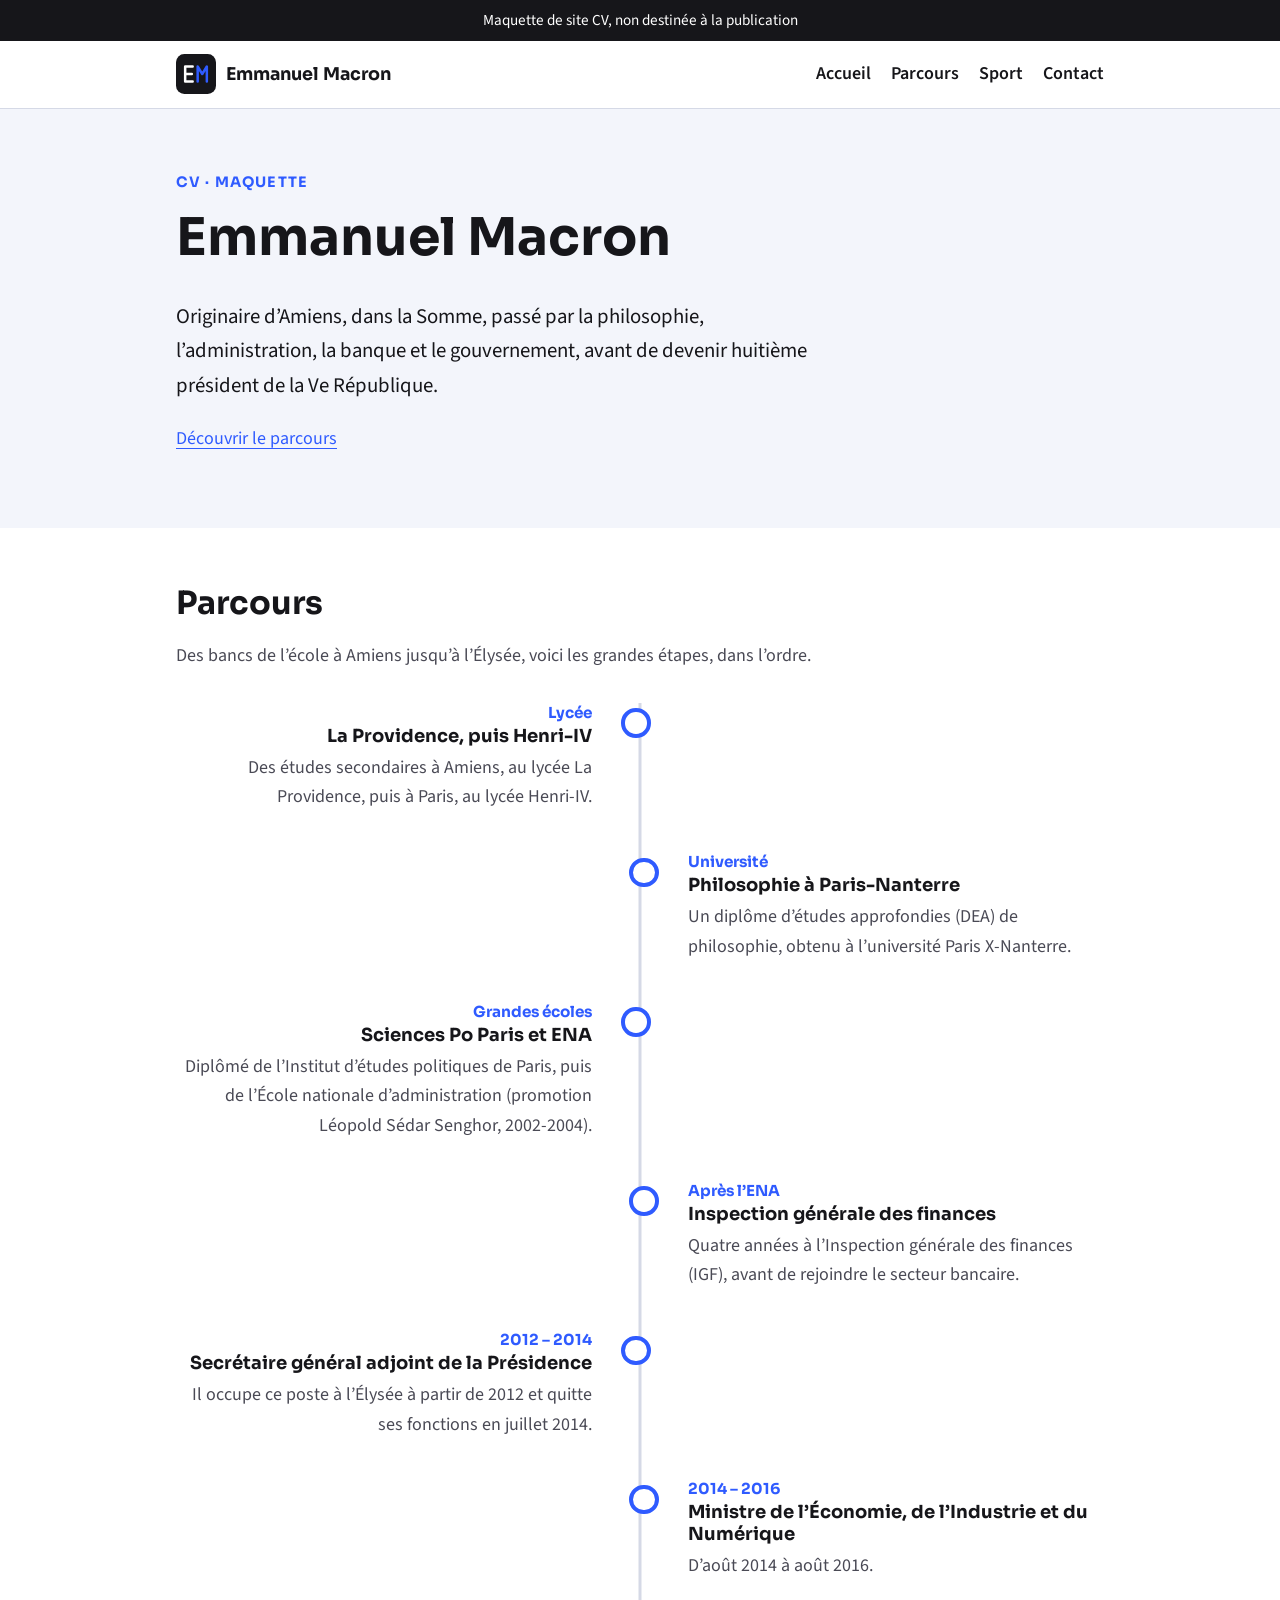
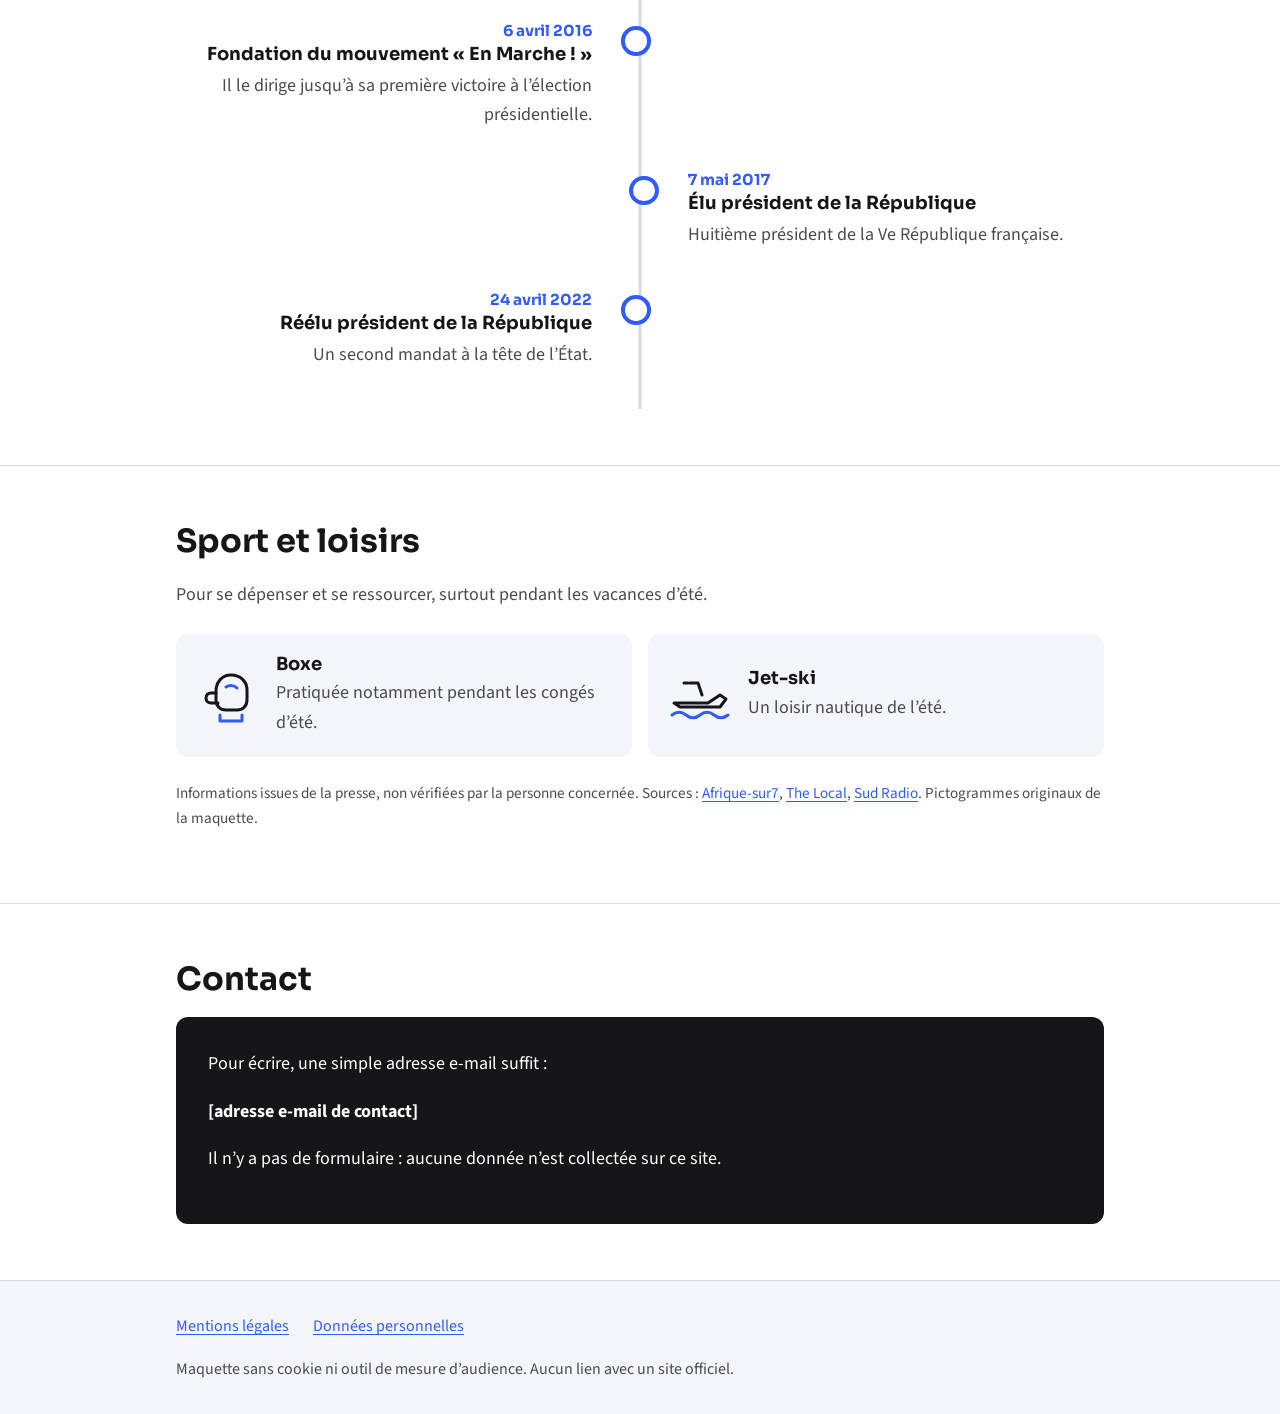
==== index.html @ 244216da "Ajoute la maquette du site CV (page unique, pages légales provisoires, polices locales) Co-Authored-" ====
<!doctype html>
<html lang="fr">
<head>
<meta charset="utf-8">
<meta name="viewport" content="width=device-width, initial-scale=1">
<title>Emmanuel Macron – CV (maquette)</title>
<meta name="description" content="Maquette de site CV : parcours, sport et contact.">
<meta name="robots" content="noindex">
<link rel="icon" href="images/logo.svg" type="image/svg+xml">
<link rel="stylesheet" href="style.css">
</head>
<body>
<a class="skip" href="#contenu">Aller au contenu</a>
<div class="maquette">Maquette de site CV, non destinée à la publication</div>
<header class="site">
<div class="wrap">
<a class="brand" href="index.html"><img src="images/logo.svg" alt="" width="40" height="40"><span>Emmanuel Macron</span></a>
<nav aria-label="Navigation principale">
<ul>
<li><a href="#accueil">Accueil</a></li>
<li><a href="#parcours">Parcours</a></li>
<li><a href="#sport">Sport</a></li>
<li><a href="#contact">Contact</a></li>
</ul>
</nav>
</div>
</header>
<main id="contenu">
<section class="hero" id="accueil" aria-labelledby="t-accueil">
<div class="wrap">
<p class="kicker">CV · maquette</p>
<h1 id="t-accueil">Emmanuel Macron</h1>
<p class="lead">Originaire d’Amiens, dans la Somme, passé par la philosophie, l’administration, la banque et le gouvernement, avant de devenir huitième président de la Ve République.</p>
<p><a href="#parcours">Découvrir le parcours</a></p>
</div>
</section>

<section class="block" id="parcours" aria-labelledby="t-parcours">
<div class="wrap">
<h2 id="t-parcours">Parcours</h2>
<p class="intro">Des bancs de l’école à Amiens jusqu’à l’Élysée, voici les grandes étapes, dans l’ordre.</p>
<ol class="timeline">
<li><span class="date">Lycée</span><h3>La Providence, puis Henri-IV</h3><p>Des études secondaires à Amiens, au lycée La Providence, puis à Paris, au lycée Henri-IV.</p></li>
<li><span class="date">Université</span><h3>Philosophie à Paris-Nanterre</h3><p>Un diplôme d’études approfondies (DEA) de philosophie, obtenu à l’université Paris X-Nanterre.</p></li>
<li><span class="date">Grandes écoles</span><h3>Sciences Po Paris et ENA</h3><p>Diplômé de l’Institut d’études politiques de Paris, puis de l’École nationale d’administration (promotion Léopold Sédar Senghor, 2002-2004).</p></li>
<li><span class="date">Après l’ENA</span><h3>Inspection générale des finances</h3><p>Quatre années à l’Inspection générale des finances (IGF), avant de rejoindre le secteur bancaire.</p></li>
<li><span class="date">2012 – 2014</span><h3>Secrétaire général adjoint de la Présidence</h3><p>Il occupe ce poste à l’Élysée à partir de 2012 et quitte ses fonctions en juillet 2014.</p></li>
<li><span class="date">2014 – 2016</span><h3>Ministre de l’Économie, de l’Industrie et du Numérique</h3><p>D’août 2014 à août 2016.</p></li>
<li><span class="date">6 avril 2016</span><h3>Fondation du mouvement « En Marche ! »</h3><p>Il le dirige jusqu’à sa première victoire à l’élection présidentielle.</p></li>
<li><span class="date">7 mai 2017</span><h3>Élu président de la République</h3><p>Huitième président de la Ve République française.</p></li>
<li><span class="date">24 avril 2022</span><h3>Réélu président de la République</h3><p>Un second mandat à la tête de l’État.</p></li>
</ol>
</div>
</section>

<section class="block" id="sport" aria-labelledby="t-sport">
<div class="wrap">
<h2 id="t-sport">Sport et loisirs</h2>
<p class="intro">Pour se dépenser et se ressourcer, surtout pendant les vacances d’été.</p>
<ul class="sports">
<li><img src="images/picto-boxe.svg" alt="" width="64" height="64"><div><h3>Boxe</h3><p>Pratiquée notamment pendant les congés d’été.</p></div></li>
<li><img src="images/picto-jetski.svg" alt="" width="64" height="64"><div><h3>Jet-ski</h3><p>Un loisir nautique de l’été.</p></div></li>
</ul>
<p class="note">Informations issues de la presse, non vérifiées par la personne concernée. Sources :
<a href="https://www.afrique-sur7.fr/ete-des-stars-ce-que-fait-emmanuel-macron-durant-ses-vacances" rel="noopener noreferrer">Afrique-sur7</a>,
<a href="https://www.thelocal.fr/20240321/is-macron-really-trying-to-send-a-message-from-france-with-boxing-photo" rel="noopener noreferrer">The Local</a>,
<a href="https://www.sudradio.fr/societe/macron-a-jet-ski-une-image-qui-cree-des-remous" rel="noopener noreferrer">Sud Radio</a>.
Pictogrammes originaux de la maquette.</p>
</div>
</section>

<section class="block" id="contact" aria-labelledby="t-contact">
<div class="wrap">
<h2 id="t-contact">Contact</h2>
<div class="contact-box">
<p>Pour écrire, une simple adresse e-mail suffit :</p>
<p><strong>[adresse e-mail de contact]</strong></p>
<p>Il n’y a pas de formulaire : aucune donnée n’est collectée sur ce site.</p>
</div>
</div>
</section>
</main>
<footer class="site">
<div class="wrap">
<ul>
<li><a href="mentions-legales.html">Mentions légales</a></li>
<li><a href="donnees-personnelles.html">Données personnelles</a></li>
</ul>
<p>Maquette sans cookie ni outil de mesure d’audience. Aucun lien avec un site officiel.</p>
</div>
</footer>
</body>
</html>
---- style.css ----
/* Maquette CV – feuille de style unique. Polices locales (dossier fonts/), aucune ressource externe. */
@font-face{font-family:"Sora";src:url("fonts/sora-latin-400-normal.woff2") format("woff2");font-weight:400;font-style:normal;font-display:swap}
@font-face{font-family:"Sora";src:url("fonts/sora-latin-700-normal.woff2") format("woff2");font-weight:700;font-style:normal;font-display:swap}
@font-face{font-family:"Source Sans 3";src:url("fonts/source-sans-3-latin-400-normal.woff2") format("woff2");font-weight:400;font-style:normal;font-display:swap}
@font-face{font-family:"Source Sans 3";src:url("fonts/source-sans-3-latin-600-normal.woff2") format("woff2");font-weight:600;font-style:normal;font-display:swap}
@font-face{font-family:"Source Sans 3";src:url("fonts/source-sans-3-latin-700-normal.woff2") format("woff2");font-weight:700;font-style:normal;font-display:swap}

:root{
  --bg:#FFFFFF; --ink:#16161A; --muted:#4A4A55; --accent:#2F5BFF; --soft:#F3F5FB; --line:#D5D9E6;
  --title:"Sora",system-ui,sans-serif; --text:"Source Sans 3",system-ui,sans-serif;
}
*{box-sizing:border-box}
html{scroll-behavior:auto}
body{margin:0;background:var(--bg);color:var(--ink);font:1.125rem/1.65 var(--text)}
h1,h2,h3{font-family:var(--title);line-height:1.2;margin:0 0 .6em}
h1{font-size:clamp(2rem,6vw,3.25rem);font-weight:700}
h2{font-size:clamp(1.5rem,4vw,2rem);font-weight:700}
h3{font-size:1.125rem;font-weight:700}
p{margin:0 0 1em}
a{color:var(--accent);text-underline-offset:.2em}
a:hover{text-decoration-thickness:.15em}
:focus-visible{outline:3px solid var(--accent);outline-offset:3px;border-radius:2px}
.wrap{max-width:60rem;margin:0 auto;padding:0 1rem}
.skip{position:absolute;left:-999px;top:0;background:var(--ink);color:#fff;padding:.75rem 1rem;z-index:10}
.skip:focus{left:1rem;top:1rem}

.maquette{background:var(--ink);color:#fff;font-size:.95rem;text-align:center;padding:.5rem 1rem}
header.site{border-bottom:1px solid var(--line)}
header.site .wrap{display:flex;flex-wrap:wrap;align-items:center;justify-content:space-between;gap:.5rem 1.5rem;padding-top:.75rem;padding-bottom:.75rem}
.brand{display:flex;align-items:center;gap:.6rem;font:700 1.1rem var(--title);color:var(--ink);text-decoration:none}
.brand img{width:2.5rem;height:2.5rem}
nav ul{list-style:none;display:flex;flex-wrap:wrap;gap:.25rem 1.25rem;margin:0;padding:0}
nav a{color:var(--ink);font-weight:600;text-decoration:none;padding:.4rem 0;display:inline-block}
nav a:hover{color:var(--accent);text-decoration:underline}

.hero{padding:4rem 0 3.5rem;background:var(--soft)}
.hero .kicker{font:700 .9rem var(--title);letter-spacing:.08em;text-transform:uppercase;color:var(--accent);margin-bottom:1rem}
.hero p.lead{font-size:1.3rem;max-width:40rem}

section.block{padding:3.5rem 0}
section.block + section.block{border-top:1px solid var(--line)}
.intro{max-width:40rem;color:var(--muted)}

/* Chronologie verticale */
.timeline{list-style:none;margin:2rem 0 0;padding:0;position:relative}
.timeline::before{content:"";position:absolute;top:0;bottom:0;left:.6rem;width:3px;background:var(--line)}
.timeline li{position:relative;padding:0 0 2rem 2.5rem}
.timeline li::before{content:"";position:absolute;left:0;top:.35rem;width:1.35rem;height:1.35rem;border-radius:50%;background:var(--bg);border:4px solid var(--accent)}
.timeline .date{display:block;font:700 .95rem var(--title);color:var(--accent);margin-bottom:.25rem}
.timeline h3{margin-bottom:.3em}
.timeline p{margin:0;color:var(--muted)}
@media (min-width:52em){
  .timeline::before{left:50%;transform:translateX(-50%)}
  .timeline li{width:50%;padding:0 3rem 2.5rem 0;text-align:right}
  .timeline li:nth-child(even){margin-left:50%;padding:0 0 2.5rem 3rem;text-align:left}
  .timeline li::before{left:auto;right:-.68rem}
  .timeline li:nth-child(even)::before{right:auto;left:-.68rem}
}

/* Sport */
.sports{list-style:none;display:grid;gap:1rem;margin:1.5rem 0;padding:0;grid-template-columns:repeat(auto-fit,minmax(15rem,1fr))}
.sports li{display:flex;gap:1rem;align-items:center;background:var(--soft);border-radius:.75rem;padding:1.25rem}
.sports img{width:4rem;height:4rem;flex:none}
.sports h3{margin:0 0 .15em}
.sports p{margin:0;color:var(--muted)}
.note{font-size:.95rem;color:var(--muted)}

.contact-box{background:var(--ink);color:#fff;border-radius:.75rem;padding:2rem}
.contact-box a{color:#fff;font-weight:700}
.contact-box :focus-visible{outline-color:#fff}

footer.site{background:var(--soft);border-top:1px solid var(--line);padding:2rem 0;font-size:1rem}
footer.site ul{list-style:none;display:flex;flex-wrap:wrap;gap:.5rem 1.5rem;margin:0 0 1rem;padding:0}
footer.site p{margin:0;color:var(--muted)}

/* Pages légales */
.legal{padding:3rem 0;max-width:46rem}
.legal h2{margin-top:2rem;font-size:1.35rem}
.todo{background:#FFF7D6;border-left:4px solid #8A6A00;padding:.1rem .6rem;color:#4B3A00}
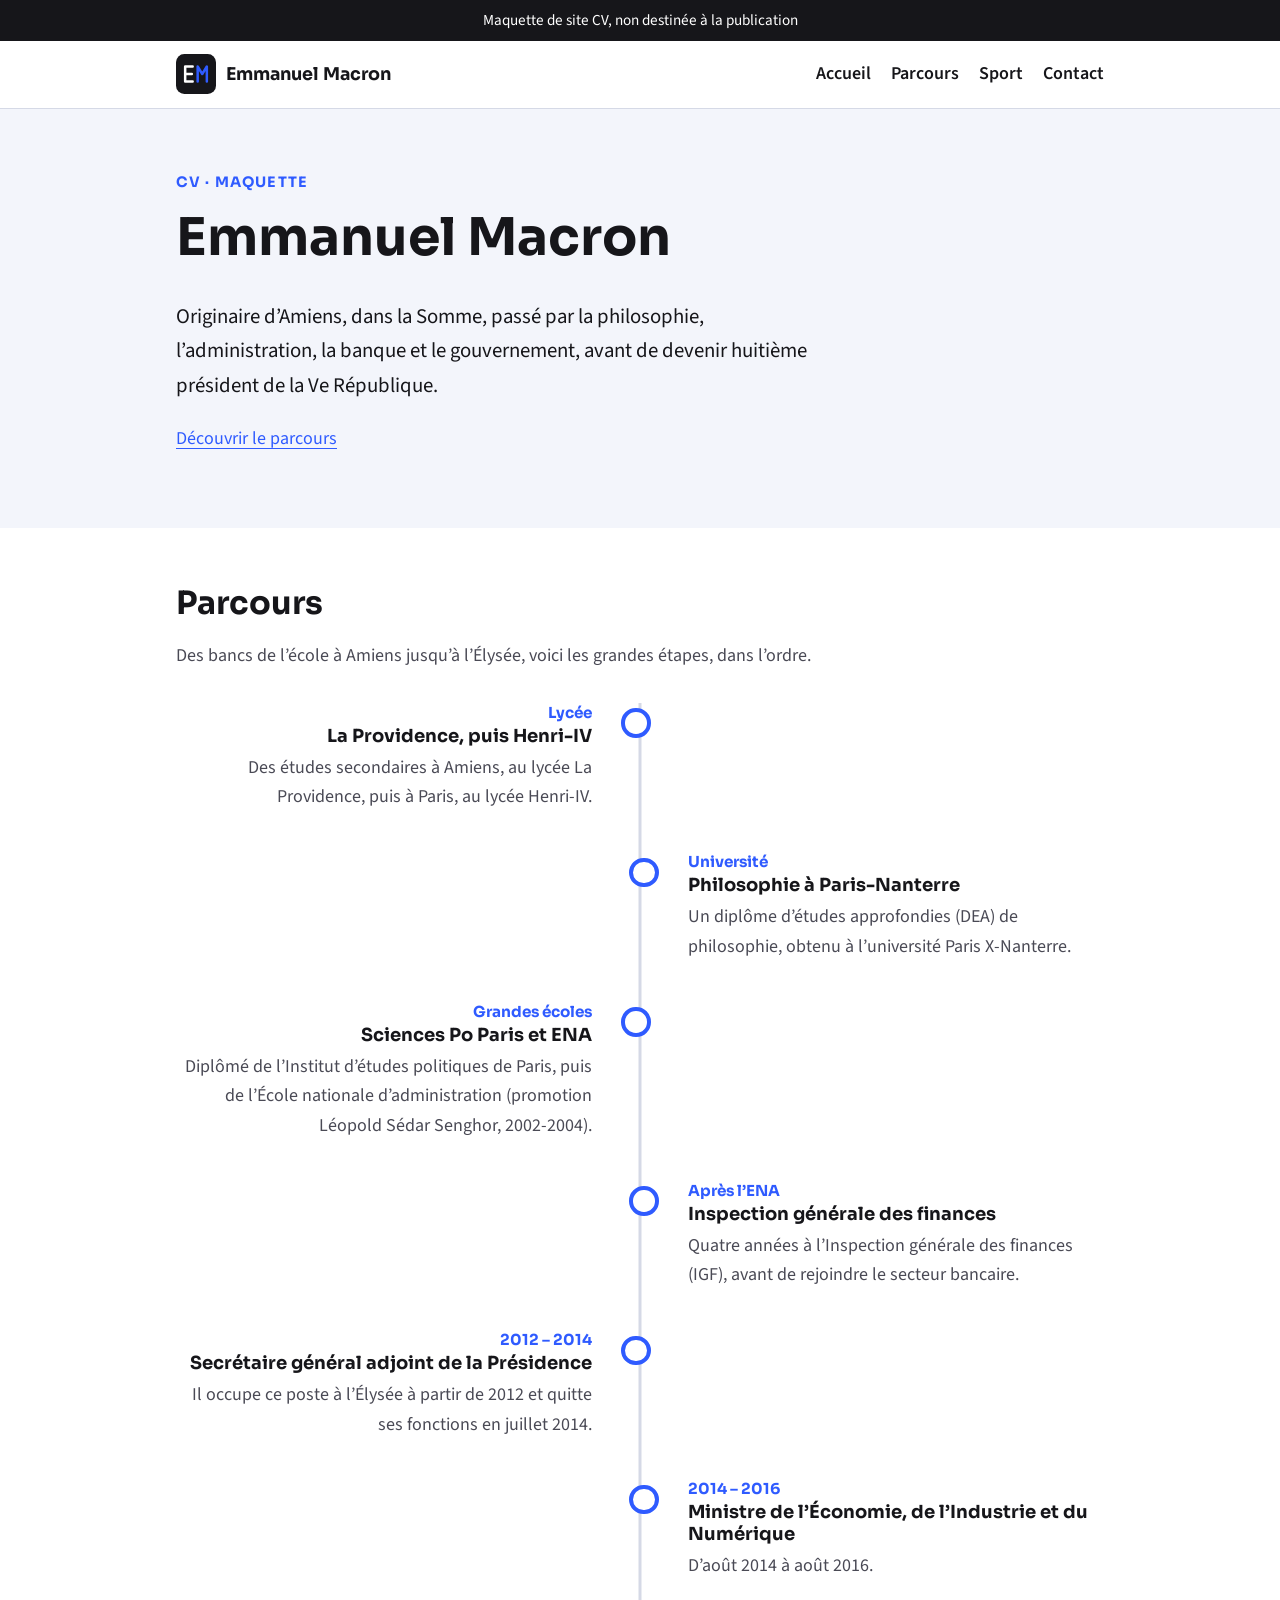
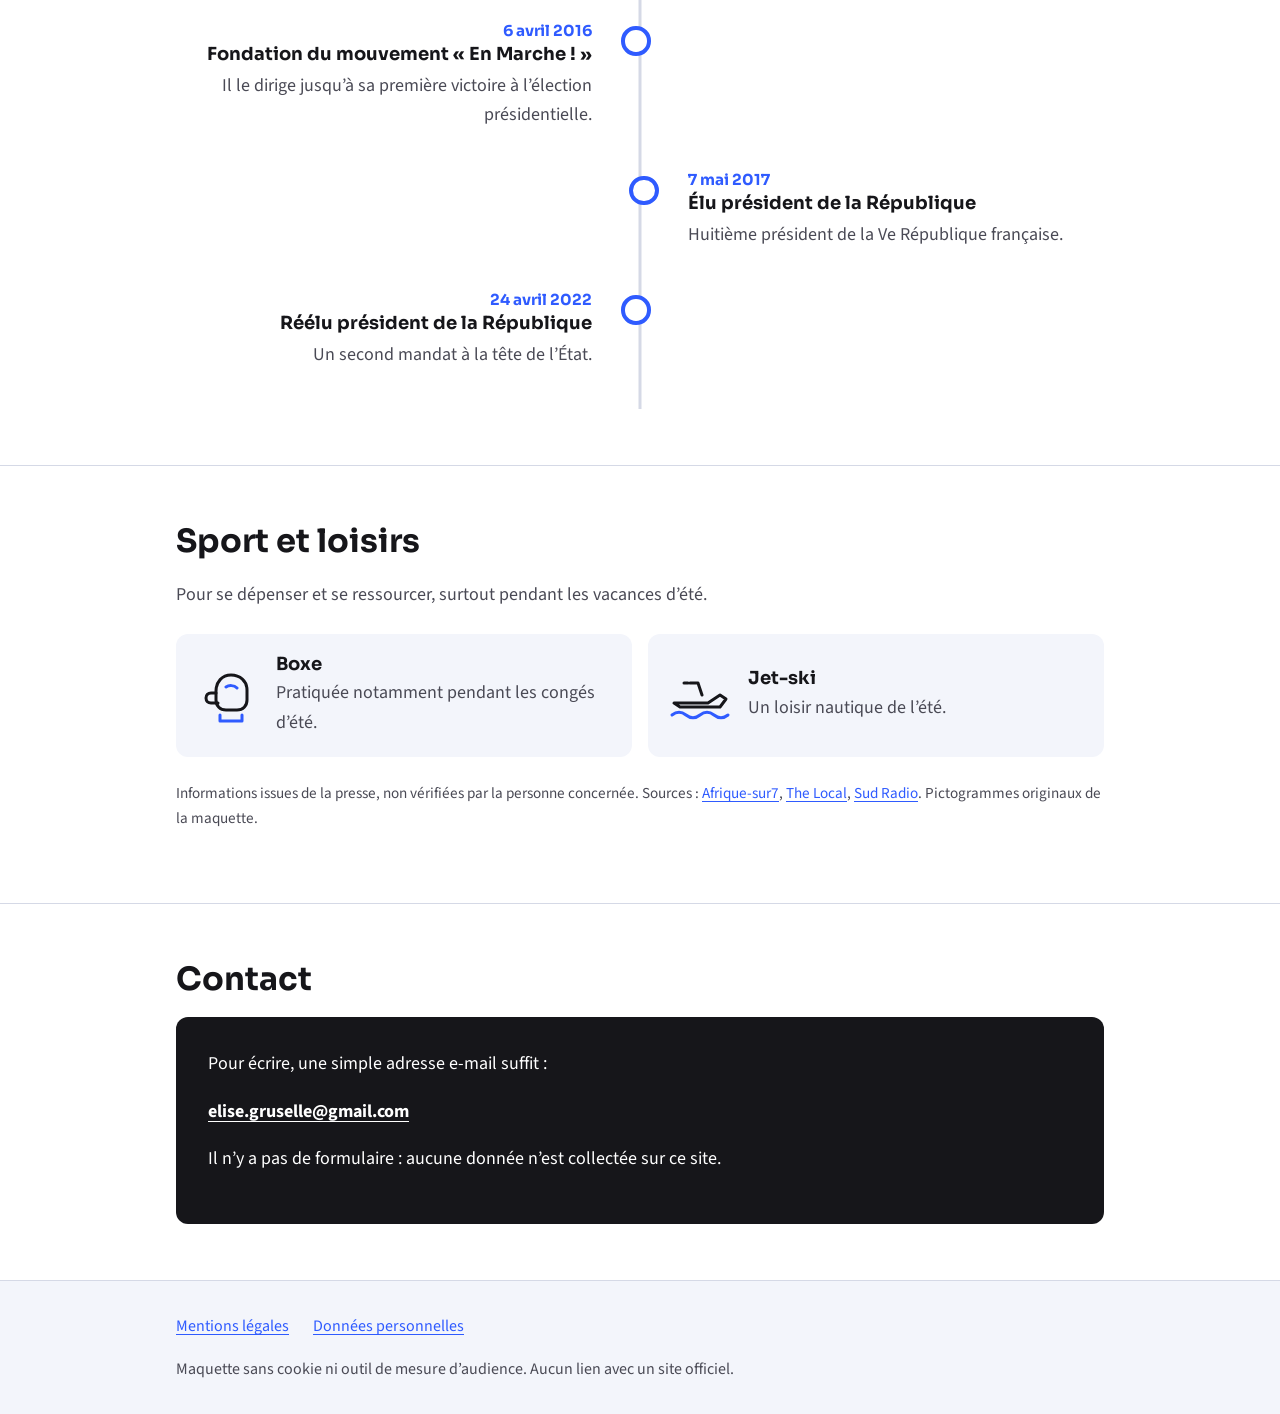
==== commit 42065433: "Renseigne l'adresse e-mail de contact Co-Authored-By: Claude Sonnet 5.5 <noreply@anthropic.com> Clau" ====
--- a/index.html
+++ b/index.html
@@ -74,7 +74,7 @@
 <h2 id="t-contact">Contact</h2>
 <div class="contact-box">
 <p>Pour écrire, une simple adresse e-mail suffit :</p>
-<p><strong>[adresse e-mail de contact]</strong></p>
+<p><a href="mailto:elise.gruselle@gmail.com">elise.gruselle@gmail.com</a></p>
 <p>Il n’y a pas de formulaire : aucune donnée n’est collectée sur ce site.</p>
 </div>
 </div>
